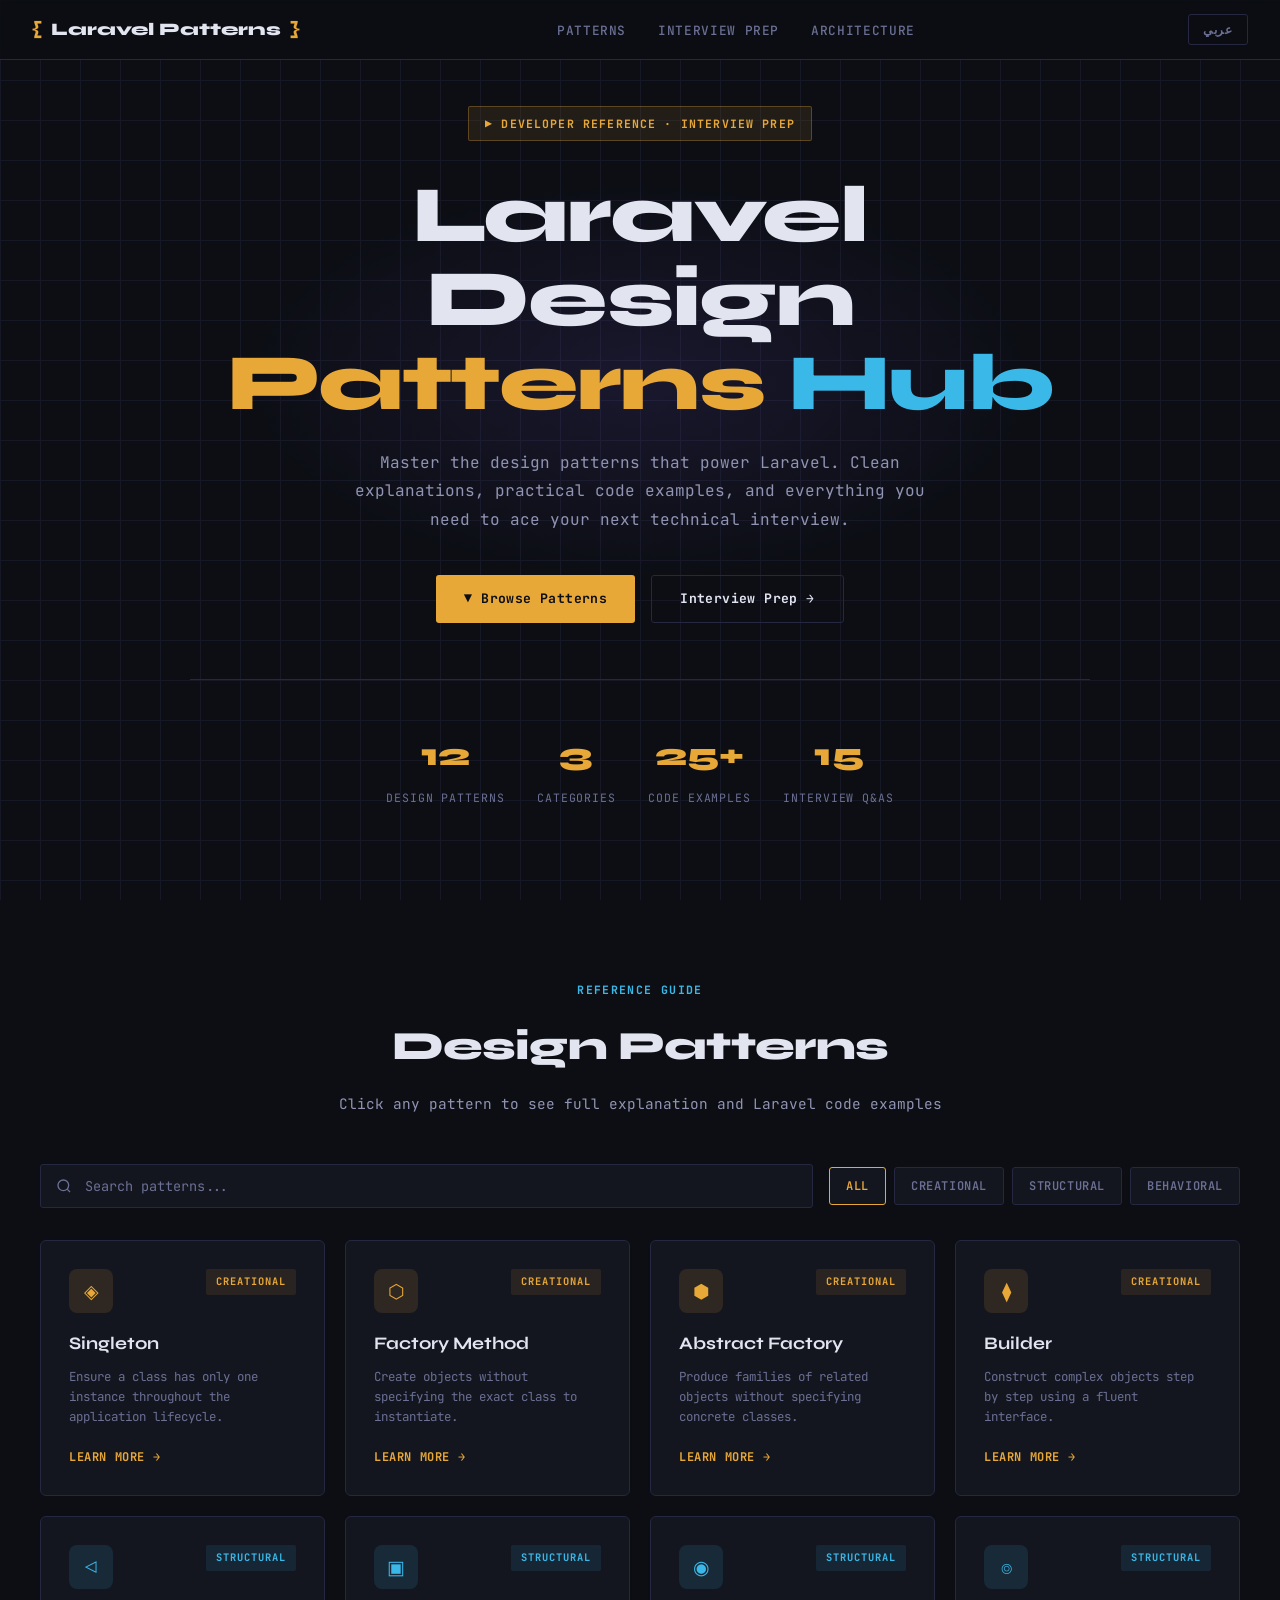
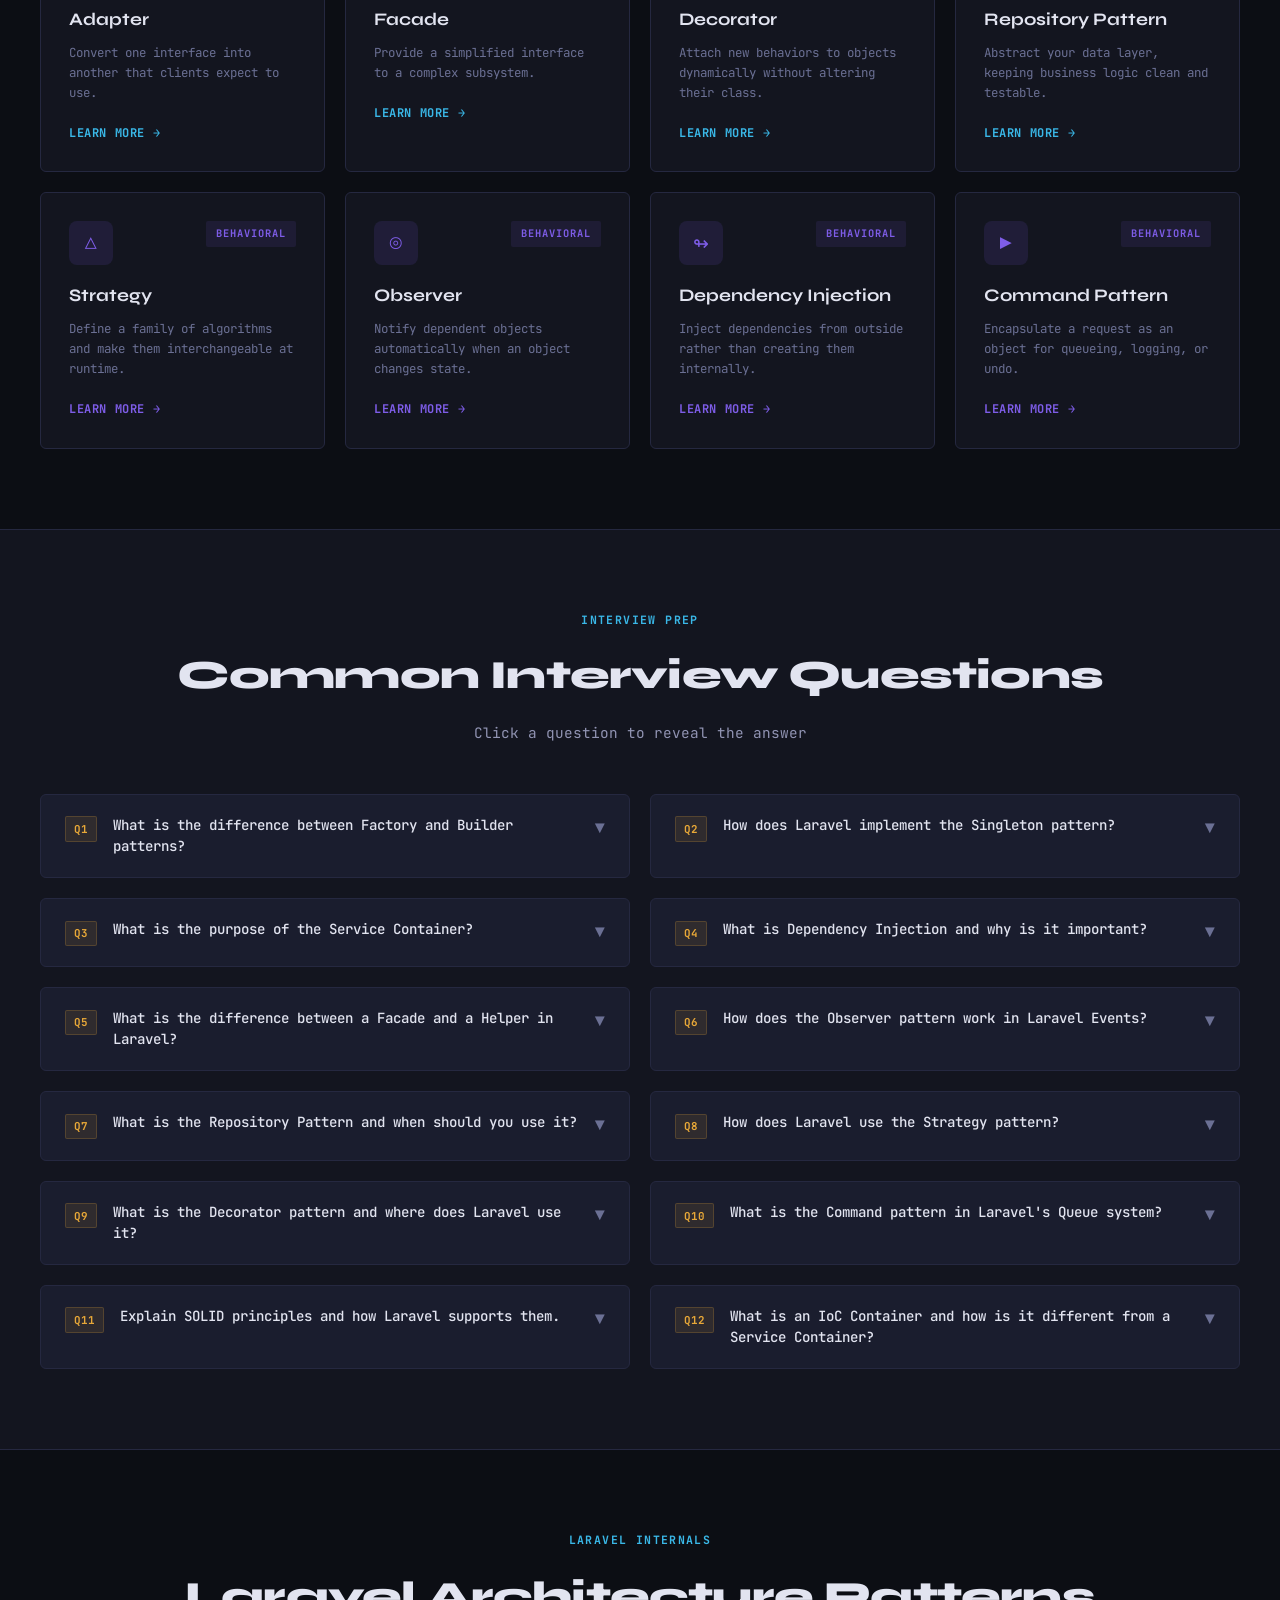
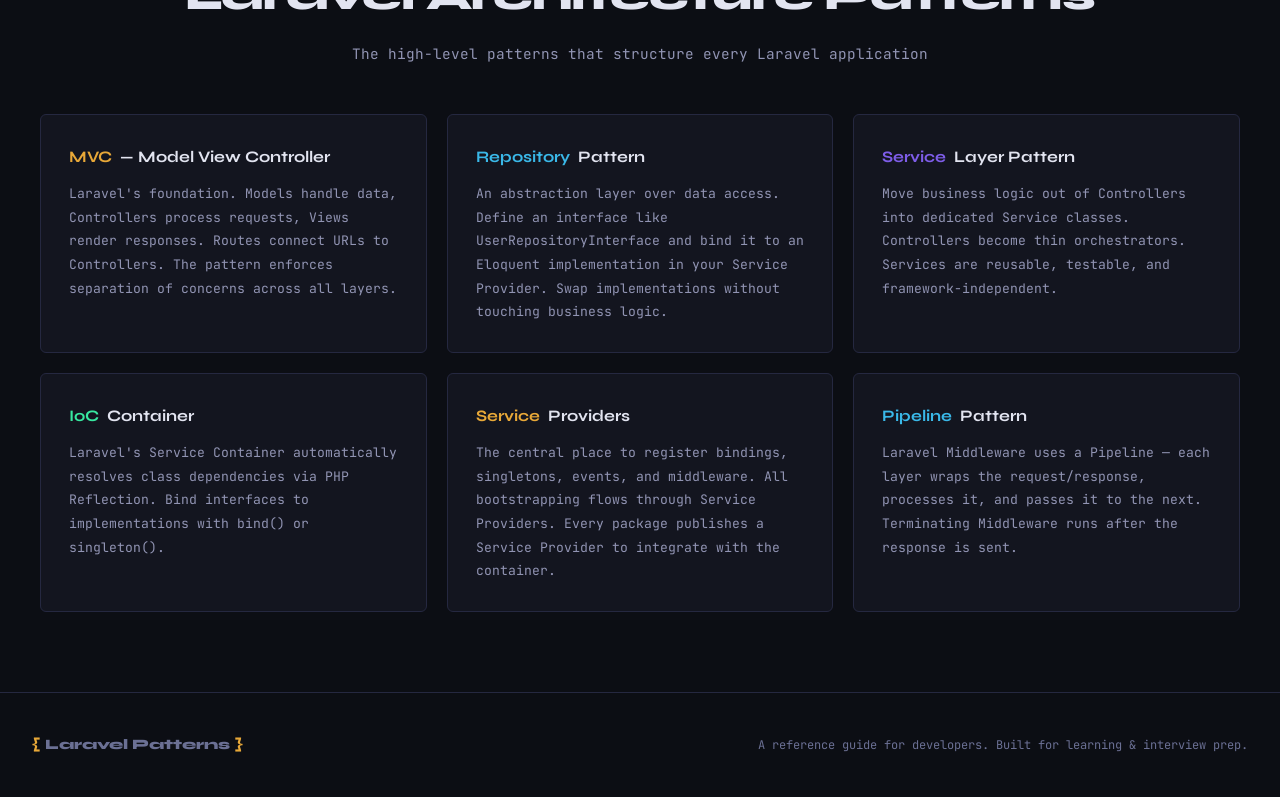
==== index.html @ 29496eea "add main project" ====
<!DOCTYPE html>
<html lang="en">
<head>
  <meta charset="UTF-8" />
  <meta name="viewport" content="width=device-width, initial-scale=1.0" />
  <title>Laravel Design Patterns Hub</title>
  <link rel="stylesheet" href="css/style.css" />
</head>
<body>

<nav>
  <a class="nav-logo" href="index.html"><span>&#123;</span> Laravel Patterns <span>&#125;</span></a>
  <ul class="nav-links">
    <li><a href="#patterns" data-i18n="nav.patterns">Patterns</a></li>
    <li><a href="#interview" data-i18n="nav.interview">Interview Prep</a></li>
    <li><a href="#architecture" data-i18n="nav.architecture">Architecture</a></li>
  </ul>
</nav>

<header class="hero">
  <div class="hero-grid-bg"></div>
  <div class="hero-glow"></div>
  <div class="hero-content">
    <div class="hero-badge fade-up fade-up-1" data-i18n="hero.badge">&#9654; Developer Reference · Interview Prep</div>
    <h1 class="hero-title fade-up fade-up-2" data-i18n="hero.title">
      Laravel Design<br/><span class="accent">Patterns</span> <span class="accent-b">Hub</span>
    </h1>
    <p class="hero-subtitle fade-up fade-up-3" data-i18n="hero.subtitle">
      Master the design patterns that power Laravel. Clean explanations, practical code examples,
      and everything you need to ace your next technical interview.
    </p>
    <div class="hero-actions fade-up fade-up-4">
      <a href="#patterns" class="btn btn-primary" data-i18n="hero.btnBrowse">&#9660; Browse Patterns</a>
      <a href="#interview" class="btn btn-secondary" data-i18n="hero.btnInterview">Interview Prep &#8594;</a>
    </div>
    <div class="hero-stats fade-up fade-up-4">
      <div class="stat"><span class="stat-num">12</span><span class="stat-label" data-i18n="stats.patterns">Design Patterns</span></div>
      <div class="stat"><span class="stat-num">3</span><span class="stat-label" data-i18n="stats.categories">Categories</span></div>
      <div class="stat"><span class="stat-num">25+</span><span class="stat-label" data-i18n="stats.examples">Code Examples</span></div>
      <div class="stat"><span class="stat-num">15</span><span class="stat-label" data-i18n="stats.questions">Interview Q&As</span></div>
    </div>
  </div>
</header>

<section id="patterns">
  <div class="container">
    <div class="section-header">
      <span class="section-tag" data-i18n="ps.tag">Reference Guide</span>
      <h2 class="section-title" data-i18n="ps.title">Design Patterns</h2>
      <p class="section-sub" data-i18n="ps.sub">Click any pattern to see full explanation and Laravel code examples</p>
    </div>
    <div class="search-bar-wrap">
      <div class="search-input-wrap">
        <svg viewBox="0 0 24 24" fill="none" stroke="currentColor" stroke-width="2"><circle cx="11" cy="11" r="8"/><path d="m21 21-4.35-4.35"/></svg>
        <input type="text" id="patternSearch" placeholder="Search patterns..." autocomplete="off" />
      </div>
      <div class="filter-btns">
        <button class="filter-btn active" data-cat="All">All</button>
        <button class="filter-btn" data-cat="Creational">Creational</button>
        <button class="filter-btn" data-cat="Structural">Structural</button>
        <button class="filter-btn" data-cat="Behavioral">Behavioral</button>
      </div>
    </div>

    <div class="patterns-grid" id="patternsGrid">

      <a href="patterns/singleton.html" class="pattern-card creational" data-category="Creational" data-id="singleton">
        <div class="card-header"><div class="card-icon">&#9672;</div><span class="card-cat">Creational</span></div>
        <div class="card-name">Singleton</div>
        <div class="card-tagline">Ensure a class has only one instance throughout the application lifecycle.</div>
        <div class="card-link">Learn More &#8594;</div>
      </a>

      <a href="patterns/factory.html" class="pattern-card creational" data-category="Creational" data-id="factory">
        <div class="card-header"><div class="card-icon">&#11041;</div><span class="card-cat">Creational</span></div>
        <div class="card-name">Factory Method</div>
        <div class="card-tagline">Create objects without specifying the exact class to instantiate.</div>
        <div class="card-link">Learn More &#8594;</div>
      </a>

      <a href="patterns/abstract-factory.html" class="pattern-card creational" data-category="Creational" data-id="abstract-factory">
        <div class="card-header"><div class="card-icon">&#11042;</div><span class="card-cat">Creational</span></div>
        <div class="card-name">Abstract Factory</div>
        <div class="card-tagline">Produce families of related objects without specifying concrete classes.</div>
        <div class="card-link">Learn More &#8594;</div>
      </a>

      <a href="patterns/builder.html" class="pattern-card creational" data-category="Creational" data-id="builder">
        <div class="card-header"><div class="card-icon">&#10731;</div><span class="card-cat">Creational</span></div>
        <div class="card-name">Builder</div>
        <div class="card-tagline">Construct complex objects step by step using a fluent interface.</div>
        <div class="card-link">Learn More &#8594;</div>
      </a>

      <a href="patterns/adapter.html" class="pattern-card structural" data-category="Structural" data-id="adapter">
        <div class="card-header"><div class="card-icon">&#9665;</div><span class="card-cat">Structural</span></div>
        <div class="card-name">Adapter</div>
        <div class="card-tagline">Convert one interface into another that clients expect to use.</div>
        <div class="card-link">Learn More &#8594;</div>
      </a>

      <a href="patterns/facade.html" class="pattern-card structural" data-category="Structural" data-id="facade">
        <div class="card-header"><div class="card-icon">&#9635;</div><span class="card-cat">Structural</span></div>
        <div class="card-name">Facade</div>
        <div class="card-tagline">Provide a simplified interface to a complex subsystem.</div>
        <div class="card-link">Learn More &#8594;</div>
      </a>

      <a href="patterns/decorator.html" class="pattern-card structural" data-category="Structural" data-id="decorator">
        <div class="card-header"><div class="card-icon">&#9673;</div><span class="card-cat">Structural</span></div>
        <div class="card-name">Decorator</div>
        <div class="card-tagline">Attach new behaviors to objects dynamically without altering their class.</div>
        <div class="card-link">Learn More &#8594;</div>
      </a>

      <a href="patterns/repository.html" class="pattern-card structural" data-category="Structural" data-id="repository">
        <div class="card-header"><div class="card-icon">&#9022;</div><span class="card-cat">Structural</span></div>
        <div class="card-name">Repository Pattern</div>
        <div class="card-tagline">Abstract your data layer, keeping business logic clean and testable.</div>
        <div class="card-link">Learn More &#8594;</div>
      </a>

      <a href="patterns/strategy.html" class="pattern-card behavioral" data-category="Behavioral" data-id="strategy">
        <div class="card-header"><div class="card-icon">&#9651;</div><span class="card-cat">Behavioral</span></div>
        <div class="card-name">Strategy</div>
        <div class="card-tagline">Define a family of algorithms and make them interchangeable at runtime.</div>
        <div class="card-link">Learn More &#8594;</div>
      </a>

      <a href="patterns/observer.html" class="pattern-card behavioral" data-category="Behavioral" data-id="observer">
        <div class="card-header"><div class="card-icon">&#9678;</div><span class="card-cat">Behavioral</span></div>
        <div class="card-name">Observer</div>
        <div class="card-tagline">Notify dependent objects automatically when an object changes state.</div>
        <div class="card-link">Learn More &#8594;</div>
      </a>

      <a href="patterns/dependency-injection.html" class="pattern-card behavioral" data-category="Behavioral" data-id="dependency-injection">
        <div class="card-header"><div class="card-icon">&#8620;</div><span class="card-cat">Behavioral</span></div>
        <div class="card-name">Dependency Injection</div>
        <div class="card-tagline">Inject dependencies from outside rather than creating them internally.</div>
        <div class="card-link">Learn More &#8594;</div>
      </a>

      <a href="patterns/command.html" class="pattern-card behavioral" data-category="Behavioral" data-id="command">
        <div class="card-header"><div class="card-icon">&#9654;</div><span class="card-cat">Behavioral</span></div>
        <div class="card-name">Command Pattern</div>
        <div class="card-tagline">Encapsulate a request as an object for queueing, logging, or undo.</div>
        <div class="card-link">Learn More &#8594;</div>
      </a>

    </div>
  </div>
</section>

<section id="interview" class="interview-section">
  <div class="container">
    <div class="section-header">
      <span class="section-tag" data-i18n="int.tag">Interview Prep</span>
      <h2 class="section-title" data-i18n="int.title">Common Interview Questions</h2>
      <p class="section-sub" data-i18n="int.sub">Click a question to reveal the answer</p>
    </div>
    <div class="questions-grid">
      <div class="question-card"><div class="question-header"><span class="q-num">Q1</span><span class="q-text">What is the difference between Factory and Builder patterns?</span><span class="q-toggle">&#9660;</span></div><div class="question-answer"></div></div>
      <div class="question-card"><div class="question-header"><span class="q-num">Q2</span><span class="q-text">How does Laravel implement the Singleton pattern?</span><span class="q-toggle">&#9660;</span></div><div class="question-answer"></div></div>
      <div class="question-card"><div class="question-header"><span class="q-num">Q3</span><span class="q-text">What is the purpose of the Service Container?</span><span class="q-toggle">&#9660;</span></div><div class="question-answer"></div></div>
      <div class="question-card"><div class="question-header"><span class="q-num">Q4</span><span class="q-text">What is Dependency Injection and why is it important?</span><span class="q-toggle">&#9660;</span></div><div class="question-answer"></div></div>
      <div class="question-card"><div class="question-header"><span class="q-num">Q5</span><span class="q-text">What is the difference between a Facade and a Helper in Laravel?</span><span class="q-toggle">&#9660;</span></div><div class="question-answer"></div></div>
      <div class="question-card"><div class="question-header"><span class="q-num">Q6</span><span class="q-text">How does the Observer pattern work in Laravel Events?</span><span class="q-toggle">&#9660;</span></div><div class="question-answer"></div></div>
      <div class="question-card"><div class="question-header"><span class="q-num">Q7</span><span class="q-text">What is the Repository Pattern and when should you use it?</span><span class="q-toggle">&#9660;</span></div><div class="question-answer"></div></div>
      <div class="question-card"><div class="question-header"><span class="q-num">Q8</span><span class="q-text">How does Laravel use the Strategy pattern?</span><span class="q-toggle">&#9660;</span></div><div class="question-answer"></div></div>
      <div class="question-card"><div class="question-header"><span class="q-num">Q9</span><span class="q-text">What is the Decorator pattern and where does Laravel use it?</span><span class="q-toggle">&#9660;</span></div><div class="question-answer"></div></div>
      <div class="question-card"><div class="question-header"><span class="q-num">Q10</span><span class="q-text">What is the Command pattern in Laravel's Queue system?</span><span class="q-toggle">&#9660;</span></div><div class="question-answer"></div></div>
      <div class="question-card"><div class="question-header"><span class="q-num">Q11</span><span class="q-text">Explain SOLID principles and how Laravel supports them.</span><span class="q-toggle">&#9660;</span></div><div class="question-answer"></div></div>
      <div class="question-card"><div class="question-header"><span class="q-num">Q12</span><span class="q-text">What is an IoC Container and how is it different from a Service Container?</span><span class="q-toggle">&#9660;</span></div><div class="question-answer"></div></div>
    </div>
  </div>
</section>

<section id="architecture">
  <div class="container">
    <div class="section-header">
      <span class="section-tag" data-i18n="arch.tag">Laravel Internals</span>
      <h2 class="section-title" data-i18n="arch.title">Laravel Architecture Patterns</h2>
      <p class="section-sub" data-i18n="arch.sub">The high-level patterns that structure every Laravel application</p>
    </div>
    <div class="arch-grid">
      <div class="arch-card"><h3><span style="color:var(--accent-yellow)">MVC</span> — Model View Controller</h3><p>Laravel's foundation. Models handle data, Controllers process requests, Views render responses.</p></div>
      <div class="arch-card"><h3><span style="color:var(--structural)">Repository</span> Pattern</h3><p>An abstraction layer over data access. Swap implementations without touching business logic.</p></div>
      <div class="arch-card"><h3><span style="color:var(--behavioral)">Service</span> Layer Pattern</h3><p>Move business logic out of Controllers into dedicated Service classes.</p></div>
      <div class="arch-card"><h3><span style="color:var(--accent-green)">IoC</span> Container</h3><p>Laravel's Service Container automatically resolves class dependencies via PHP Reflection.</p></div>
      <div class="arch-card"><h3><span style="color:var(--creational)">Service</span> Providers</h3><p>The central place to register bindings, singletons, events, and middleware.</p></div>
      <div class="arch-card"><h3><span style="color:var(--structural)">Pipeline</span> Pattern</h3><p>Laravel Middleware uses a Pipeline — each layer wraps the request/response and passes it to the next.</p></div>
    </div>
  </div>
</section>

<footer>
  <div class="footer-logo"><span>&#123;</span> Laravel Patterns <span>&#125;</span></div>
  <div class="footer-note" data-i18n="footer.note">A reference guide for developers. Built for learning &amp; interview prep.</div>
</footer>

<script src="js/i18n.js"></script>
<script src="js/main.js"></script>
</body>
</html>
---- css/style.css ----
@import url('https://fonts.googleapis.com/css2?family=JetBrains+Mono:wght@300;400;500;700&family=Syne:wght@400;600;700;800&display=swap');

:root {
  --bg: #0c0e14;
  --bg2: #13151f;
  --bg3: #1a1d2e;
  --border: #252840;
  --text: #e2e4f0;
  --text-muted: #6b7094;
  --text-dim: #9194b3;
  --accent-yellow: #e8a838;
  --accent-blue: #3ab8e8;
  --accent-purple: #7e5de8;
  --accent-green: #38e8a0;
  --creational: #e8a838;
  --structural: #3ab8e8;
  --behavioral: #7e5de8;
  --font-mono: 'JetBrains Mono', monospace;
  --font-display: 'Syne', sans-serif;
}

*, *::before, *::after { box-sizing: border-box; margin: 0; padding: 0; }

html { scroll-behavior: smooth; }

body {
  font-family: var(--font-mono);
  background: var(--bg);
  color: var(--text);
  line-height: 1.7;
  overflow-x: hidden;
}

/* SCROLLBAR */
::-webkit-scrollbar { width: 6px; }
::-webkit-scrollbar-track { background: var(--bg); }
::-webkit-scrollbar-thumb { background: var(--border); border-radius: 3px; }
::-webkit-scrollbar-thumb:hover { background: var(--text-muted); }

/* NAV */
nav {
  position: fixed;
  top: 0; left: 0; right: 0;
  z-index: 100;
  background: rgba(12,14,20,0.95);
  backdrop-filter: blur(12px);
  border-bottom: 1px solid var(--border);
  padding: 0 2rem;
  height: 60px;
  display: flex;
  align-items: center;
  justify-content: space-between;
}

.nav-logo {
  font-family: var(--font-display);
  font-weight: 800;
  font-size: 1.1rem;
  color: var(--text);
  text-decoration: none;
  display: flex;
  align-items: center;
  gap: 0.5rem;
}

.nav-logo span { color: var(--accent-yellow); }

.nav-links {
  display: flex;
  gap: 2rem;
  list-style: none;
}

.nav-links a {
  color: var(--text-muted);
  text-decoration: none;
  font-size: 0.8rem;
  font-weight: 500;
  letter-spacing: 0.05em;
  text-transform: uppercase;
  transition: color 0.2s;
}

.nav-links a:hover { color: var(--text); }

.nav-menu-btn {
  display: none;
  background: none;
  border: none;
  color: var(--text);
  font-size: 1.2rem;
  cursor: pointer;
}

/* HERO */
.hero {
  min-height: 100vh;
  display: flex;
  align-items: center;
  position: relative;
  overflow: hidden;
  padding: 80px 2rem 4rem;
}

.hero-grid-bg {
  position: absolute;
  inset: 0;
  background-image:
    linear-gradient(var(--border) 1px, transparent 1px),
    linear-gradient(90deg, var(--border) 1px, transparent 1px);
  background-size: 40px 40px;
  opacity: 0.4;
  pointer-events: none;
}

.hero-glow {
  position: absolute;
  top: 20%;
  left: 50%;
  transform: translateX(-50%);
  width: 800px;
  height: 400px;
  background: radial-gradient(ellipse, rgba(126,93,232,0.12) 0%, transparent 70%);
  pointer-events: none;
}

.hero-content {
  position: relative;
  max-width: 900px;
  margin: 0 auto;
  text-align: center;
}

.hero-badge {
  display: inline-flex;
  align-items: center;
  gap: 0.5rem;
  background: rgba(232,168,56,0.1);
  border: 1px solid rgba(232,168,56,0.3);
  color: var(--accent-yellow);
  font-size: 0.72rem;
  font-weight: 700;
  letter-spacing: 0.1em;
  text-transform: uppercase;
  padding: 0.4rem 1rem;
  border-radius: 2px;
  margin-bottom: 2rem;
}

.hero-title {
  font-family: var(--font-display);
  font-size: clamp(2.5rem, 7vw, 5rem);
  font-weight: 800;
  line-height: 1.05;
  letter-spacing: -0.02em;
  margin-bottom: 1.5rem;
}

.hero-title .accent { color: var(--accent-yellow); }
.hero-title .accent-b { color: var(--accent-blue); }

.hero-subtitle {
  color: var(--text-dim);
  font-size: 1rem;
  max-width: 580px;
  margin: 0 auto 2.5rem;
  line-height: 1.8;
}

.hero-actions {
  display: flex;
  gap: 1rem;
  justify-content: center;
  flex-wrap: wrap;
}

.btn {
  display: inline-flex;
  align-items: center;
  gap: 0.5rem;
  padding: 0.75rem 1.75rem;
  font-family: var(--font-mono);
  font-size: 0.82rem;
  font-weight: 700;
  letter-spacing: 0.03em;
  text-decoration: none;
  border-radius: 3px;
  cursor: pointer;
  transition: all 0.2s;
  border: none;
}

.btn-primary {
  background: var(--accent-yellow);
  color: #0c0e14;
}

.btn-primary:hover {
  background: #f0b845;
  transform: translateY(-2px);
  box-shadow: 0 8px 24px rgba(232,168,56,0.3);
}

.btn-secondary {
  background: transparent;
  color: var(--text);
  border: 1px solid var(--border);
}

.btn-secondary:hover {
  border-color: var(--text-muted);
  background: var(--bg2);
}

.hero-stats {
  display: flex;
  gap: 3rem;
  justify-content: center;
  margin-top: 3.5rem;
  padding-top: 3rem;
  border-top: 1px solid var(--border);
  flex-wrap: wrap;
  gap: 2rem;
}

.stat {
  text-align: center;
}

.stat-num {
  font-family: var(--font-display);
  font-size: 2rem;
  font-weight: 800;
  color: var(--accent-yellow);
  display: block;
}

.stat-label {
  font-size: 0.72rem;
  color: var(--text-muted);
  text-transform: uppercase;
  letter-spacing: 0.08em;
}

/* SECTION */
section { padding: 5rem 2rem; }

.container {
  max-width: 1200px;
  margin: 0 auto;
}

.section-header {
  text-align: center;
  margin-bottom: 3rem;
}

.section-tag {
  font-size: 0.72rem;
  font-weight: 700;
  letter-spacing: 0.12em;
  text-transform: uppercase;
  color: var(--accent-blue);
  margin-bottom: 0.75rem;
  display: block;
}

.section-title {
  font-family: var(--font-display);
  font-size: clamp(1.8rem, 4vw, 2.5rem);
  font-weight: 800;
  letter-spacing: -0.02em;
}

.section-sub {
  color: var(--text-dim);
  font-size: 0.9rem;
  margin-top: 0.75rem;
}

/* SEARCH & FILTER */
.search-bar-wrap {
  display: flex;
  gap: 1rem;
  align-items: center;
  margin-bottom: 2rem;
  flex-wrap: wrap;
}

.search-input-wrap {
  position: relative;
  flex: 1;
  min-width: 220px;
}

.search-input-wrap svg {
  position: absolute;
  left: 1rem;
  top: 50%;
  transform: translateY(-50%);
  color: var(--text-muted);
  width: 16px;
  height: 16px;
}

#patternSearch {
  width: 100%;
  background: var(--bg2);
  border: 1px solid var(--border);
  color: var(--text);
  font-family: var(--font-mono);
  font-size: 0.85rem;
  padding: 0.75rem 1rem 0.75rem 2.75rem;
  border-radius: 3px;
  outline: none;
  transition: border-color 0.2s;
}

#patternSearch:focus { border-color: var(--text-muted); }
#patternSearch::placeholder { color: var(--text-muted); }

.filter-btns {
  display: flex;
  gap: 0.5rem;
  flex-wrap: wrap;
}

.filter-btn {
  background: var(--bg2);
  border: 1px solid var(--border);
  color: var(--text-muted);
  font-family: var(--font-mono);
  font-size: 0.75rem;
  font-weight: 600;
  letter-spacing: 0.05em;
  padding: 0.6rem 1rem;
  border-radius: 3px;
  cursor: pointer;
  transition: all 0.2s;
  text-transform: uppercase;
}

.filter-btn:hover, .filter-btn.active {
  color: var(--text);
  border-color: var(--text-muted);
}

.filter-btn[data-cat="All"].active { border-color: var(--accent-yellow); color: var(--accent-yellow); }
.filter-btn[data-cat="Creational"].active { border-color: var(--creational); color: var(--creational); }
.filter-btn[data-cat="Structural"].active { border-color: var(--structural); color: var(--structural); }
.filter-btn[data-cat="Behavioral"].active { border-color: var(--behavioral); color: var(--behavioral); }

/* PATTERNS GRID */
.patterns-grid {
  display: grid;
  grid-template-columns: repeat(auto-fill, minmax(280px, 1fr));
  gap: 1.25rem;
}

.pattern-card {
  background: var(--bg2);
  border: 1px solid var(--border);
  border-radius: 6px;
  padding: 1.75rem;
  transition: all 0.25s;
  position: relative;
  overflow: hidden;
  cursor: pointer;
  text-decoration: none;
  color: inherit;
  display: block;
}

.pattern-card::before {
  content: '';
  position: absolute;
  top: 0; left: 0; right: 0;
  height: 2px;
  opacity: 0;
  transition: opacity 0.25s;
}

.pattern-card.creational::before { background: var(--creational); }
.pattern-card.structural::before { background: var(--structural); }
.pattern-card.behavioral::before { background: var(--behavioral); }

.pattern-card:hover {
  border-color: #333560;
  transform: translateY(-3px);
  box-shadow: 0 12px 32px rgba(0,0,0,0.4);
}

.pattern-card:hover::before { opacity: 1; }

.card-header {
  display: flex;
  align-items: flex-start;
  justify-content: space-between;
  margin-bottom: 1rem;
}

.card-icon {
  width: 44px;
  height: 44px;
  border-radius: 8px;
  display: flex;
  align-items: center;
  justify-content: center;
  font-size: 1.2rem;
}

.creational .card-icon { background: rgba(232,168,56,0.12); color: var(--creational); }
.structural .card-icon { background: rgba(58,184,232,0.12); color: var(--structural); }
.behavioral .card-icon { background: rgba(126,93,232,0.12); color: var(--behavioral); }

.card-cat {
  font-size: 0.65rem;
  font-weight: 700;
  letter-spacing: 0.1em;
  text-transform: uppercase;
  padding: 0.25rem 0.6rem;
  border-radius: 2px;
}

.creational .card-cat { background: rgba(232,168,56,0.1); color: var(--creational); }
.structural .card-cat { background: rgba(58,184,232,0.1); color: var(--structural); }
.behavioral .card-cat { background: rgba(126,93,232,0.1); color: var(--behavioral); }

.card-name {
  font-family: var(--font-display);
  font-size: 1.1rem;
  font-weight: 700;
  margin-bottom: 0.5rem;
}

.card-tagline {
  font-size: 0.78rem;
  color: var(--text-muted);
  line-height: 1.6;
  margin-bottom: 1.25rem;
}

.card-link {
  font-size: 0.75rem;
  font-weight: 700;
  letter-spacing: 0.05em;
  text-transform: uppercase;
  display: flex;
  align-items: center;
  gap: 0.35rem;
  transition: gap 0.2s;
}

.creational .card-link { color: var(--creational); }
.structural .card-link { color: var(--structural); }
.behavioral .card-link { color: var(--behavioral); }

.pattern-card:hover .card-link { gap: 0.6rem; }

/* PATTERN DETAIL PAGE */
.detail-hero {
  padding: 120px 2rem 4rem;
  border-bottom: 1px solid var(--border);
  position: relative;
}

.breadcrumb {
  font-size: 0.78rem;
  color: var(--text-muted);
  margin-bottom: 1.5rem;
  display: flex;
  gap: 0.5rem;
  align-items: center;
}

.breadcrumb a { color: var(--text-muted); text-decoration: none; }
.breadcrumb a:hover { color: var(--text); }
.breadcrumb span { color: var(--text-dim); }

.detail-cat {
  display: inline-block;
  font-size: 0.68rem;
  font-weight: 700;
  letter-spacing: 0.12em;
  text-transform: uppercase;
  padding: 0.3rem 0.8rem;
  border-radius: 2px;
  margin-bottom: 1rem;
}

.detail-title {
  font-family: var(--font-display);
  font-size: clamp(2rem, 6vw, 3.5rem);
  font-weight: 800;
  letter-spacing: -0.02em;
  margin-bottom: 1rem;
}

.detail-tagline {
  font-size: 1rem;
  color: var(--text-dim);
  max-width: 600px;
}

/* CONTENT LAYOUT */
.detail-layout {
  display: grid;
  grid-template-columns: 220px 1fr;
  gap: 3rem;
  max-width: 1100px;
  margin: 0 auto;
  padding: 3rem 2rem 5rem;
  align-items: start;
}

.detail-sidebar {
  position: sticky;
  top: 80px;
}

.toc {
  background: var(--bg2);
  border: 1px solid var(--border);
  border-radius: 6px;
  padding: 1.25rem;
}

.toc-title {
  font-size: 0.7rem;
  font-weight: 700;
  letter-spacing: 0.1em;
  text-transform: uppercase;
  color: var(--text-muted);
  margin-bottom: 1rem;
}

.toc-links {
  list-style: none;
  display: flex;
  flex-direction: column;
  gap: 0.1rem;
}

.toc-links a {
  display: block;
  font-size: 0.78rem;
  color: var(--text-muted);
  text-decoration: none;
  padding: 0.4rem 0.6rem;
  border-radius: 3px;
  transition: all 0.15s;
}

.toc-links a:hover {
  color: var(--text);
  background: var(--bg3);
}

.toc-links a.active {
  color: var(--accent-yellow);
}

/* CONTENT SECTIONS */
.detail-content section {
  padding: 0;
  margin-bottom: 3rem;
}

.section-anchor {
  font-family: var(--font-display);
  font-size: 1.4rem;
  font-weight: 700;
  letter-spacing: -0.01em;
  margin-bottom: 1rem;
  display: flex;
  align-items: center;
  gap: 0.6rem;
}

.section-anchor::before {
  content: '';
  display: inline-block;
  width: 4px;
  height: 1.2em;
  border-radius: 2px;
  background: var(--accent-yellow);
  flex-shrink: 0;
}

.content-text {
  color: var(--text-dim);
  font-size: 0.88rem;
  line-height: 1.9;
  margin-bottom: 1rem;
}

.content-text strong { color: var(--text); font-weight: 600; }

/* CALLOUT BOXES */
.callout {
  border-radius: 4px;
  padding: 1.25rem 1.5rem;
  margin: 1.25rem 0;
  border-left: 3px solid;
  font-size: 0.85rem;
  line-height: 1.8;
}

.callout-info { background: rgba(58,184,232,0.06); border-color: var(--structural); color: var(--text-dim); }
.callout-warn { background: rgba(232,168,56,0.06); border-color: var(--creational); color: var(--text-dim); }
.callout-tip { background: rgba(56,232,160,0.06); border-color: var(--accent-green); color: var(--text-dim); }
.callout-danger { background: rgba(232,80,80,0.06); border-color: #e85050; color: var(--text-dim); }

.callout strong { color: var(--text); }

/* CODE BLOCKS */
.code-block-wrap {
  margin: 1.5rem 0;
  border-radius: 6px;
  overflow: hidden;
  border: 1px solid var(--border);
  direction: ltr !important;
}

.code-header {
  display: flex;
  align-items: center;
  justify-content: space-between;
  background: var(--bg3);
  padding: 0.6rem 1rem;
  border-bottom: 1px solid var(--border);
}

.code-filename {
  font-size: 0.72rem;
  color: var(--text-muted);
  font-family: var(--font-mono);
  display: flex;
  align-items: center;
  gap: 0.5rem;
}

.copy-btn {
  background: none;
  border: 1px solid var(--border);
  color: var(--text-muted);
  font-family: var(--font-mono);
  font-size: 0.68rem;
  font-weight: 600;
  padding: 0.25rem 0.65rem;
  border-radius: 3px;
  cursor: pointer;
  transition: all 0.15s;
  letter-spacing: 0.04em;
}

.copy-btn:hover {
  border-color: var(--text-muted);
  color: var(--text);
}

.copy-btn.copied {
  border-color: var(--accent-green);
  color: var(--accent-green);
}

pre {
  background: #0a0c12;
  padding: 1.5rem;
  overflow-x: auto;
  font-family: var(--font-mono);
  font-size: 0.82rem;
  line-height: 1.7;
  tab-size: 4;
}

code { font-family: var(--font-mono); }

/* PRISM OVERRIDES */
.token.comment { color: #4a4f6e; font-style: italic; }
.token.keyword { color: #c792ea; }
.token.string { color: #c3e88d; }
.token.number { color: #f78c6c; }
.token.function { color: #82aaff; }
.token.class-name { color: #ffcb6b; }
.token.operator { color: #89ddff; }
.token.punctuation { color: #89ddff; }
.token.variable { color: #eeffff; }
.token.tag { color: #f07178; }
.token.attr-name { color: #c792ea; }
.token.attr-value { color: #c3e88d; }
.token.namespace { color: #b2ccd6; }
.token.property { color: #80cbc4; }
.token.selector { color: #c792ea; }

/* DO / DONT */
.do-dont {
  display: grid;
  grid-template-columns: 1fr 1fr;
  gap: 1rem;
  margin: 1.5rem 0;
}

.do-box, .dont-box {
  background: var(--bg2);
  border-radius: 4px;
  padding: 1.25rem;
  font-size: 0.82rem;
  line-height: 1.8;
  color: var(--text-dim);
}

.do-box {
  border: 1px solid rgba(56,232,160,0.2);
}

.dont-box {
  border: 1px solid rgba(232,80,80,0.2);
}

.do-box h4 { color: var(--accent-green); margin-bottom: 0.75rem; font-size: 0.72rem; letter-spacing: 0.1em; text-transform: uppercase; }
.dont-box h4 { color: #e85050; margin-bottom: 0.75rem; font-size: 0.72rem; letter-spacing: 0.1em; text-transform: uppercase; }

.do-box ul, .dont-box ul {
  padding-left: 1rem;
}

/* INTERVIEW SECTION */
.interview-section {
  background: var(--bg2);
  padding: 5rem 2rem;
  border-top: 1px solid var(--border);
  border-bottom: 1px solid var(--border);
}

.questions-grid {
  display: grid;
  grid-template-columns: repeat(auto-fill, minmax(480px, 1fr));
  gap: 1.25rem;
  margin-top: 2.5rem;
}

.question-card {
  background: var(--bg3);
  border: 1px solid var(--border);
  border-radius: 6px;
  overflow: hidden;
}

.question-header {
  padding: 1.25rem 1.5rem;
  cursor: pointer;
  display: flex;
  align-items: flex-start;
  justify-content: space-between;
  gap: 1rem;
  transition: background 0.15s;
}

.question-header:hover { background: var(--bg2); }

.q-num {
  font-size: 0.68rem;
  font-weight: 700;
  color: var(--accent-yellow);
  background: rgba(232,168,56,0.1);
  border: 1px solid rgba(232,168,56,0.2);
  padding: 0.15rem 0.5rem;
  border-radius: 2px;
  flex-shrink: 0;
  margin-top: 0.1rem;
}

.q-text {
  font-size: 0.88rem;
  font-weight: 500;
  color: var(--text);
  flex: 1;
  line-height: 1.5;
}

.q-toggle {
  color: var(--text-muted);
  transition: transform 0.2s;
  flex-shrink: 0;
  font-size: 1rem;
}

.question-card.open .q-toggle { transform: rotate(180deg); }

.question-answer {
  display: none;
  padding: 0 1.5rem 1.5rem;
  font-size: 0.83rem;
  color: var(--text-dim);
  line-height: 1.9;
  border-top: 1px solid var(--border);
  padding-top: 1.25rem;
}

.question-card.open .question-answer { display: block; }

/* LARAVEL ARCH */
.arch-grid {
  display: grid;
  grid-template-columns: repeat(auto-fill, minmax(320px, 1fr));
  gap: 1.25rem;
  margin-top: 2rem;
}

.arch-card {
  background: var(--bg2);
  border: 1px solid var(--border);
  border-radius: 6px;
  padding: 1.75rem;
}

.arch-card h3 {
  font-family: var(--font-display);
  font-size: 1rem;
  font-weight: 700;
  margin-bottom: 0.75rem;
  display: flex;
  align-items: center;
  gap: 0.5rem;
}

.arch-card p {
  font-size: 0.82rem;
  color: var(--text-dim);
  line-height: 1.8;
}

/* NAV BETWEEN PATTERNS */
.pattern-nav {
  display: grid;
  grid-template-columns: 1fr 1fr;
  gap: 1rem;
  margin-top: 3rem;
  padding-top: 2rem;
  border-top: 1px solid var(--border);
}

.pattern-nav a {
  background: var(--bg2);
  border: 1px solid var(--border);
  border-radius: 6px;
  padding: 1.25rem 1.5rem;
  text-decoration: none;
  color: var(--text);
  transition: all 0.2s;
  display: flex;
  flex-direction: column;
  gap: 0.3rem;
}

.pattern-nav a:hover {
  border-color: var(--text-muted);
  background: var(--bg3);
}

.pattern-nav a span:first-child {
  font-size: 0.68rem;
  text-transform: uppercase;
  letter-spacing: 0.08em;
  color: var(--text-muted);
}

.pattern-nav a span:last-child {
  font-family: var(--font-display);
  font-size: 0.95rem;
  font-weight: 700;
}

.pattern-nav a.next { text-align: right; }

/* FOOTER */
footer {
  padding: 2.5rem 2rem;
  border-top: 1px solid var(--border);
  display: flex;
  align-items: center;
  justify-content: space-between;
  gap: 1rem;
  flex-wrap: wrap;
}

.footer-logo {
  font-family: var(--font-display);
  font-weight: 800;
  font-size: 0.9rem;
  color: var(--text-muted);
}

.footer-logo span { color: var(--accent-yellow); }

.footer-note {
  font-size: 0.75rem;
  color: var(--text-muted);
}

.footer-author {
  font-size: 0.75rem;
  color: var(--text-muted);
  display: flex;
  flex-direction: column;
  gap: 0.4rem;
  text-align: right;
}

[dir="rtl"] .footer-author { text-align: left; }

.footer-author-name {
  color: var(--text-dim);
  font-weight: 600;
}

.footer-social {
  display: flex;
  gap: 0.75rem;
  justify-content: flex-end;
}

[dir="rtl"] .footer-social { justify-content: flex-start; }

.footer-social a {
  color: var(--text-muted);
  text-decoration: none;
  font-size: 0.72rem;
  letter-spacing: 0.04em;
  transition: color 0.2s;
  display: flex;
  align-items: center;
  gap: 0.3rem;
}

.footer-social a:hover { color: var(--accent-yellow); }

/* RESPONSIVE */
@media (max-width: 900px) {
  .detail-layout {
    grid-template-columns: 1fr;
  }
  .detail-sidebar {
    position: static;
    display: none;
  }
  .do-dont {
    grid-template-columns: 1fr;
  }
  .questions-grid {
    grid-template-columns: 1fr;
  }
}

@media (max-width: 600px) {
  nav { padding: 0 1rem; }
  .nav-links { display: none; }
  .nav-menu-btn { display: block; }
  .hero { padding: 80px 1rem 3rem; }
  section { padding: 3rem 1rem; }
  .hero-stats { gap: 1.5rem; }
  .pattern-nav { grid-template-columns: 1fr; }
}

/* ANIMATIONS */
@keyframes fadeUp {
  from { opacity: 0; transform: translateY(16px); }
  to { opacity: 1; transform: translateY(0); }
}

.fade-up {
  animation: fadeUp 0.5s ease forwards;
  opacity: 0;
}

.fade-up-1 { animation-delay: 0.1s; }
.fade-up-2 { animation-delay: 0.2s; }
.fade-up-3 { animation-delay: 0.3s; }
.fade-up-4 { animation-delay: 0.4s; }

/* ACTIVE NAV HIGHLIGHT */
.nav-links a.active { color: var(--accent-yellow); }

/* ─── LANG TOGGLE BUTTON ──────────────────────────────────────────── */
.lang-toggle-btn {
  background: transparent;
  border: 1px solid var(--border);
  color: var(--text-muted);
  font-family: var(--font-mono);
  font-size: 0.75rem;
  font-weight: 700;
  letter-spacing: 0.05em;
  padding: 0.4rem 0.9rem;
  border-radius: 3px;
  cursor: pointer;
  transition: all 0.2s;
  margin-left: 1rem;
  flex-shrink: 0;
}

[dir="rtl"] .lang-toggle-btn { margin-left: 0; margin-right: 1rem; }

.lang-toggle-btn:hover {
  border-color: var(--accent-yellow);
  color: var(--accent-yellow);
}

/* ─── RTL OVERRIDES ───────────────────────────────────────────────── */
[dir="rtl"] body {
  font-family: 'Segoe UI', 'Cairo', var(--font-mono);
}

[dir="rtl"] .hero-title,
[dir="rtl"] .section-title,
[dir="rtl"] .detail-title,
[dir="rtl"] .card-name,
[dir="rtl"] .section-anchor {
  font-family: 'Segoe UI', 'Cairo', var(--font-display);
  letter-spacing: 0;
}

/* [dir="rtl"] .breadcrumb {
  flex-direction: row-reverse;
} */

[dir="rtl"] .card-link {
  flex-direction: row-reverse;
}

[dir="rtl"] .pattern-nav a.next {
  text-align: left;
}

[dir="rtl"] .pattern-nav a:not(.next) {
  text-align: right;
}

[dir="rtl"] .section-anchor::before {
  margin-left: 0.6rem;
  margin-right: 0;
}

[dir="rtl"] .callout {
  border-left: none;
  border-right: 3px solid;
}

[dir="rtl"] .callout-info  { border-color: var(--structural); }
[dir="rtl"] .callout-warn  { border-color: var(--creational); }
[dir="rtl"] .callout-tip   { border-color: var(--accent-green); }
[dir="rtl"] .callout-danger { border-color: #e85050; }

[dir="rtl"] .toc { direction: rtl; }

[dir="rtl"] .q-toggle { margin-left: 0; }

[dir="rtl"] .search-input-wrap svg {
  left: auto;
  right: 1rem;
}

[dir="rtl"] #patternSearch {
  padding: 0.75rem 2.75rem 0.75rem 1rem;
}

[dir="rtl"] .code-header {
  flex-direction: row-reverse;
}

[dir="rtl"] .card-header {
  flex-direction: row-reverse;
}

[dir="rtl"] .hero-stats { direction: rtl; }

[dir="rtl"] .do-box ul,
[dir="rtl"] .dont-box ul {
  padding-left: 0;
  padding-right: 1rem;
}

[dir="rtl"] footer {
  flex-direction: row-reverse;
}

[dir="rtl"] .nav-links {
  flex-direction: row-reverse;
}

[dir="rtl"] .filter-btns {
  flex-direction: row-reverse;
}
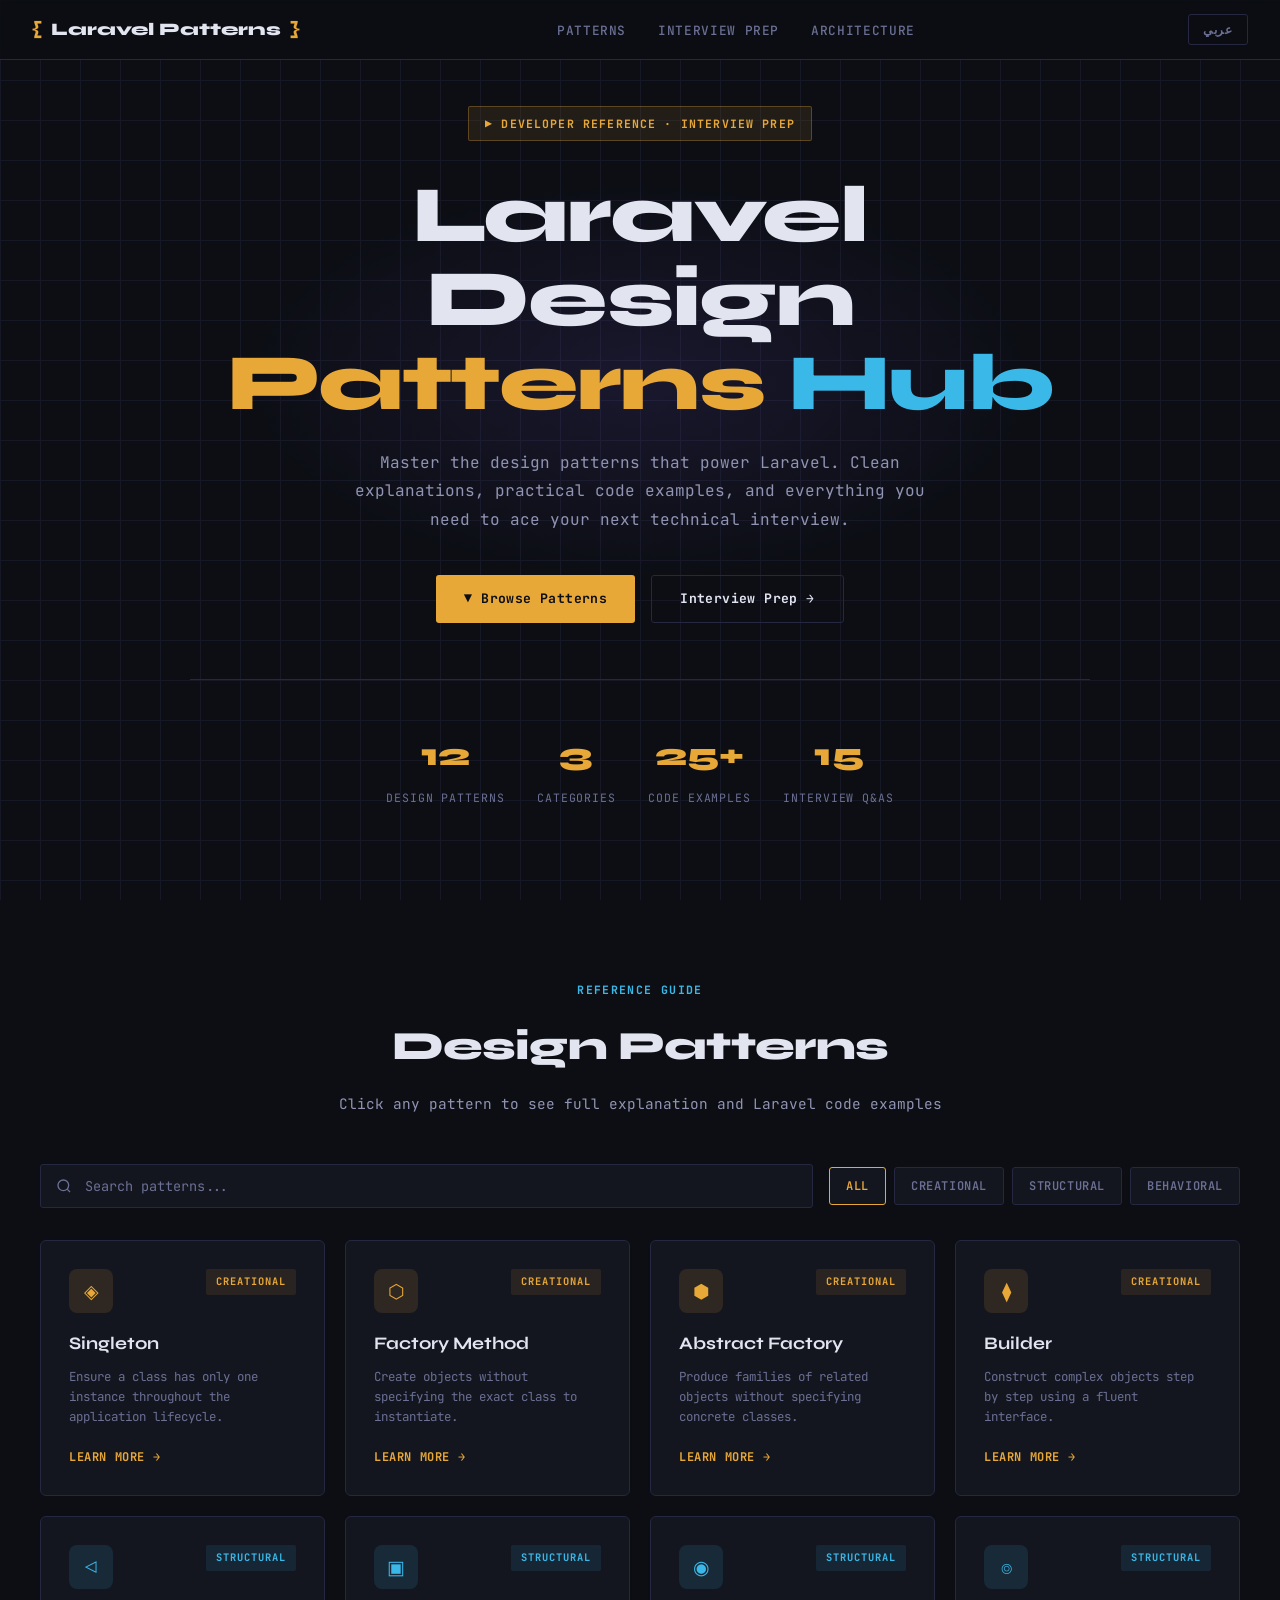
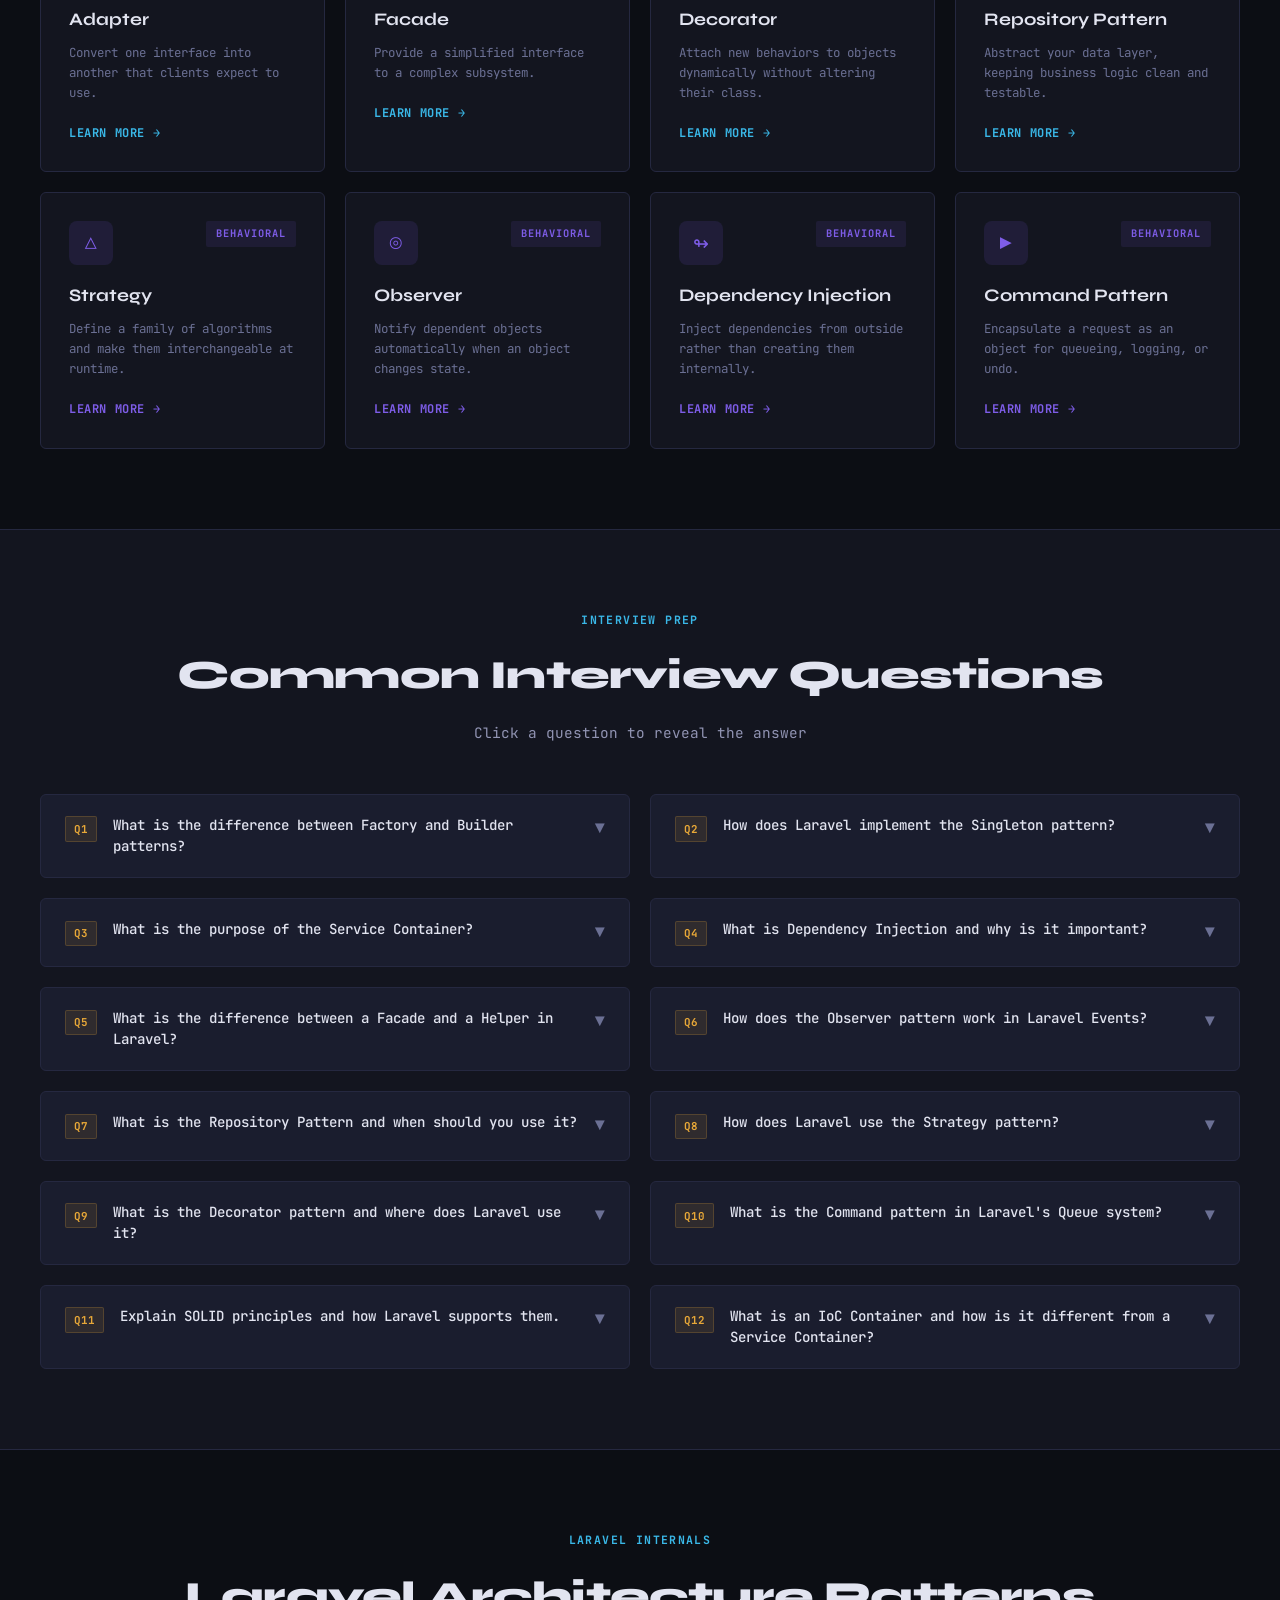
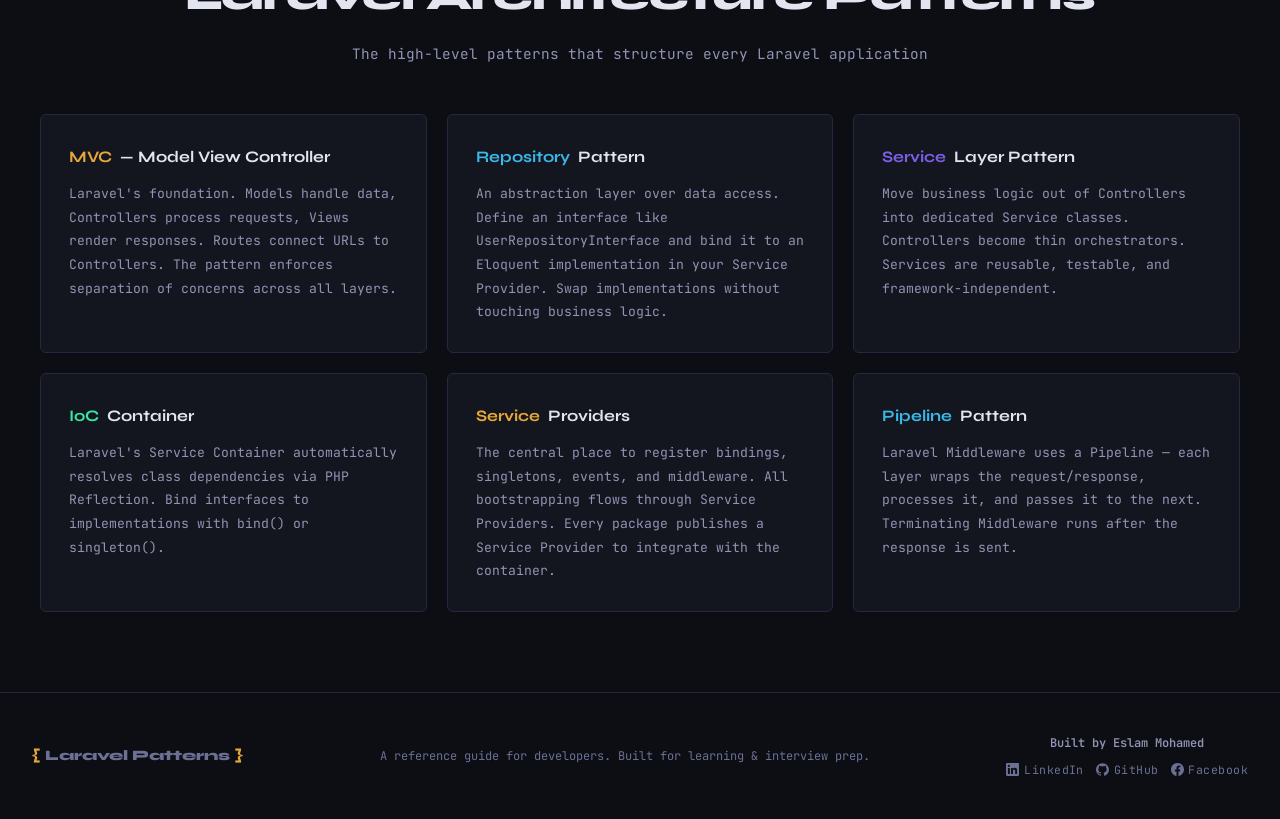
==== commit 0b97bf02: "update footer" ====
--- a/index.html
+++ b/index.html
@@ -195,8 +195,31 @@
 </section>
 
 <footer>
-  <div class="footer-logo"><span>&#123;</span> Laravel Patterns <span>&#125;</span></div>
-  <div class="footer-note" data-i18n="footer.note">A reference guide for developers. Built for learning &amp; interview prep.</div>
+  <div class="footer-logo"><span>{</span> Laravel Patterns <span>}</span></div>
+  <div class="footer-note" data-i18n="footer.note">
+    <span class="l-en">A reference guide for developers. Built for learning &amp; interview prep. Arabic &amp; English.</span>
+    <span class="l-ar" style="display:none">دليل مرجعي للمطورين. مبني للتعلم والتحضير للمقابلات. بالعربي والانجليزي.</span>
+  </div>
+  <div class="footer-author" style="text-align: center;">
+    <span class="footer-author-name">
+      <span class="l-en">Built by Eslam Mohamed</span>
+      <span class="l-ar" style="display:none">من تصميم إسلام محمد</span>
+    </span>
+    <div class="footer-social">
+      <a href="https://www.linkedin.com/in/eslam-mohamed-marey" target="_blank" rel="noopener">
+        <svg width="13" height="13" viewBox="0 0 24 24" fill="currentColor"><path d="M20.447 20.452h-3.554v-5.569c0-1.328-.027-3.037-1.852-3.037-1.853 0-2.136 1.445-2.136 2.939v5.667H9.351V9h3.414v1.561h.046c.477-.9 1.637-1.85 3.37-1.85 3.601 0 4.267 2.37 4.267 5.455v6.286zM5.337 7.433a2.062 2.062 0 0 1-2.063-2.065 2.064 2.064 0 1 1 2.063 2.065zm1.782 13.019H3.555V9h3.564v11.452zM22.225 0H1.771C.792 0 0 .774 0 1.729v20.542C0 23.227.792 24 1.771 24h20.451C23.2 24 24 23.227 24 22.271V1.729C24 .774 23.2 0 22.222 0h.003z"/></svg>
+        LinkedIn
+      </a>
+      <a href="https://github.com/eslamar3y" target="_blank" rel="noopener">
+        <svg width="13" height="13" viewBox="0 0 24 24" fill="currentColor"><path d="M12 .297c-6.63 0-12 5.373-12 12 0 5.303 3.438 9.8 8.205 11.385.6.113.82-.258.82-.577 0-.285-.01-1.04-.015-2.04-3.338.724-4.042-1.61-4.042-1.61C4.422 18.07 3.633 17.7 3.633 17.7c-1.087-.744.084-.729.084-.729 1.205.084 1.838 1.236 1.838 1.236 1.07 1.835 2.809 1.305 3.495.998.108-.776.417-1.305.76-1.605-2.665-.3-5.466-1.332-5.466-5.93 0-1.31.465-2.38 1.235-3.22-.135-.303-.54-1.523.105-3.176 0 0 1.005-.322 3.3 1.23.96-.267 1.98-.399 3-.405 1.02.006 2.04.138 3 .405 2.28-1.552 3.285-1.23 3.285-1.23.645 1.653.24 2.873.12 3.176.765.84 1.23 1.91 1.23 3.22 0 4.61-2.805 5.625-5.475 5.92.42.36.81 1.096.81 2.22 0 1.606-.015 2.896-.015 3.286 0 .315.21.69.825.57C20.565 22.092 24 17.592 24 12.297c0-6.627-5.373-12-12-12"/></svg>
+        GitHub
+      </a>
+      <a href="https://facebook.com/eslamar3y" target="_blank" rel="noopener">
+        <svg width="13" height="13" viewBox="0 0 24 24" fill="currentColor"><path d="M24 12.073c0-6.627-5.373-12-12-12s-12 5.373-12 12c0 5.99 4.388 10.954 10.125 11.854v-8.385H7.078v-3.47h3.047V9.43c0-3.007 1.792-4.669 4.533-4.669 1.312 0 2.686.235 2.686.235v2.953H15.83c-1.491 0-1.956.925-1.956 1.874v2.25h3.328l-.532 3.47h-2.796v8.385C19.612 23.027 24 18.062 24 12.073z"/></svg>
+        Facebook
+      </a>
+    </div>
+  </div>
 </footer>
 
 <script src="js/i18n.js"></script>
--- a/css/style.css
+++ b/css/style.css
@@ -619,7 +619,6 @@
   border-radius: 6px;
   overflow: hidden;
   border: 1px solid var(--border);
-  direction: ltr !important;
 }
 
 .code-header {
@@ -939,8 +938,14 @@
 /* RESPONSIVE */
 @media (max-width: 900px) {
   .detail-layout {
-    grid-template-columns: 1fr;
-  }
+  display: grid;
+  grid-template-columns: 100% 1fr;
+  gap: 3rem;
+  max-width: 1100px;
+  margin: 0 auto;
+  padding: 3rem 2rem 5rem;
+  align-items: start;
+}
   .detail-sidebar {
     position: static;
     display: none;
@@ -951,16 +956,73 @@
   .questions-grid {
     grid-template-columns: 1fr;
   }
-}
+  footer{
+    flex-direction: column !important;
+    text-align: center;
+    align-items: center !important;
+  }
+}
+
 
 @media (max-width: 600px) {
+  /* Nav */
   nav { padding: 0 1rem; }
   .nav-links { display: none; }
   .nav-menu-btn { display: block; }
+
+  /* Hero */
   .hero { padding: 80px 1rem 3rem; }
+  .detail-hero { padding: 80px 1rem 2rem; }
+  .detail-title { font-size: clamp(1.8rem, 8vw, 3rem); }
+  .hero-stats { gap: 1.5rem; }
+
+  /* Sections & layout */
   section { padding: 3rem 1rem; }
-  .hero-stats { gap: 1.5rem; }
+  .detail-layout { padding: 2rem 1rem 3rem; }
+  .container { padding: 0; }
+
+  /* Content */
+  .content-text { font-size: 0.85rem; word-break: break-word; }
+
+  /* Code blocks */
+  .code-block-wrap { margin: 1rem 0; border-radius: 4px; }
+  pre {
+    padding: 1rem;
+    font-size: 0.72rem;
+    overflow-x: auto;
+    white-space: pre;
+    word-break: normal;
+    -webkit-overflow-scrolling: touch;
+  }
+  code { font-size: 0.72rem; }
+  .code-header { flex-wrap: wrap; gap: 0.4rem; }
+  .code-filename { font-size: 0.65rem; word-break: break-all; }
+
+  /* Callouts */
+  .callout { padding: 1rem; font-size: 0.8rem; word-break: break-word; }
+
+  /* Pattern nav */
   .pattern-nav { grid-template-columns: 1fr; }
+
+  /* Cards */
+  .patterns-grid { grid-template-columns: 1fr; }
+
+  /* Footer */
+  footer { flex-direction: column; align-items: flex-start; gap: 1.5rem; }
+  .footer-author { text-align: left; }
+  .footer-social { justify-content: flex-start; flex-wrap: wrap; }
+
+  /* Search */
+  .search-input-wrap { min-width: 100%; }
+  .search-bar-wrap { flex-direction: column; }
+  .filter-btns { gap: 0.35rem; }
+  .filter-btn { font-size: 0.68rem; padding: 0.45rem 0.7rem; }
+
+  /* Do/Dont */
+  .do-box, .dont-box { padding: 1rem; }
+
+  /* Breadcrumb */
+  .breadcrumb { font-size: 0.7rem; flex-wrap: wrap; }
 }
 
 /* ANIMATIONS */
@@ -1091,3 +1153,8 @@
 [dir="rtl"] .filter-btns {
   flex-direction: row-reverse;
 }
+
+
+/* Global mobile safety */
+img, pre { max-width: 100%; }
+* { box-sizing: border-box; }
